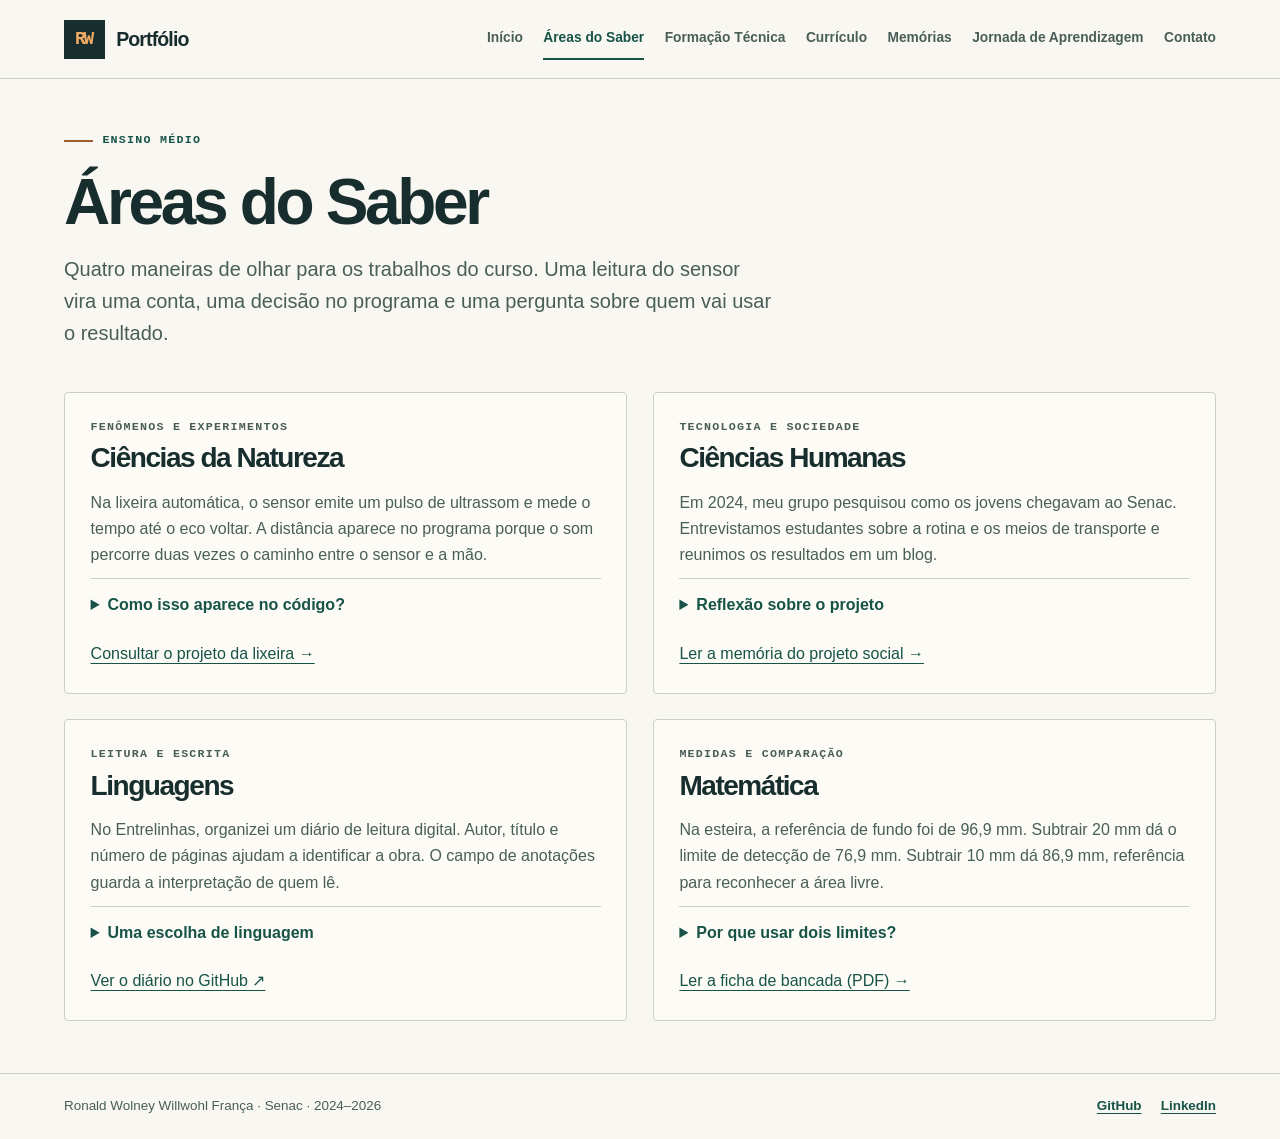
==== areas-do-saber.html @ ac94d13c "Inclui as sete páginas, os projetos de IoT e o currículo do portfólio" ====
<!doctype html>
<html lang="pt-BR">
  <head>
    <meta charset="utf-8">
    <meta name="viewport" content="width=device-width, initial-scale=1">
    <meta name="description" content="Áreas do Saber no portfólio de Ronald Wolney Willwohl França, estudante de Internet das Coisas no Senac.">
    <title>Áreas do Saber | Ronald Wolney Willwohl França</title>
    <link rel="stylesheet" href="css/estilo.css">
  </head>
  <body>
    <a class="skip" href="#principal">Pular para o conteúdo</a>
    <!-- O menu é HTML comum. aria-current indica a página aberta para leitores de tela. -->
    <header>
      <div class="barra wrap">
        <a class="marca" href="index.html" aria-label="Portfólio de Ronald, início">
          <b aria-hidden="true">RW</b> Portfólio</a>
        <nav aria-label="Navegação principal">
          <a href="index.html">Início</a>
          <a href="areas-do-saber.html" aria-current="page">Áreas do Saber</a>
          <a href="formacao-tecnica.html">Formação Técnica</a>
          <a href="curriculo.html">Currículo</a>
          <a href="memorias.html">Memórias</a>
          <a href="jornada.html">Jornada de Aprendizagem</a>
          <a href="contato.html">Contato</a>
        </nav>
      </div>
    </header>
    <!-- As páginas ficam no mesmo nível. Caminhos relativos também funcionam depois de extrair o ZIP. -->
    <main id="principal" class="wrap">
      <div class="intro">
        <p class="micro">Ensino Médio</p>
        <h1>Áreas do Saber</h1>
        <p class="lead">Quatro maneiras de olhar para os trabalhos do curso. Uma leitura do sensor vira uma conta, uma decisão no programa e uma pergunta sobre quem vai usar o resultado.</p>
      </div>
      <section class="duas conteudo" aria-label="Quatro áreas do conhecimento">
        <article class="bloco">
          <p class="micro">Fenômenos e experimentos</p>
          <h2>Ciências da Natureza</h2>
          <p>Na lixeira automática, o sensor emite um pulso de ultrassom e mede o tempo até o eco voltar. A distância aparece no programa porque o som percorre duas vezes o caminho entre o sensor e a mão.</p>
          <details>
            <summary>Como isso aparece no código?</summary>
            <p>O programa multiplica a duração do eco, em microssegundos, por 0,034 cm/µs e divide por dois. A divisão desconta a viagem de volta.</p>
          </details>
          <a href="formacao-tecnica.html#lixeira">Consultar o projeto da lixeira →</a>
        </article>
        <article class="bloco">
          <p class="micro">Tecnologia e sociedade</p>
          <h2>Ciências Humanas</h2>
          <p>Em 2024, meu grupo pesquisou como os jovens chegavam ao Senac. Entrevistamos estudantes sobre a rotina e os meios de transporte e reunimos os resultados em um blog.</p>
          <details>
            <summary>Reflexão sobre o projeto</summary>
            <p>O endereço da escola era o mesmo para todos. As entrevistas mostraram que o percurso até ela fazia parte de rotinas diferentes. O blog foi a forma que encontramos de apresentar essas experiências lado a lado.</p>
          </details>
          <a href="memorias.html#mobilidade">Ler a memória do projeto social →</a>
        </article>
        <article class="bloco">
          <p class="micro">Leitura e escrita</p>
          <h2>Linguagens</h2>
          <p>No Entrelinhas, organizei um diário de leitura digital. Autor, título e número de páginas ajudam a identificar a obra. O campo de anotações guarda a interpretação de quem lê.</p>
          <details>
            <summary>Uma escolha de linguagem</summary>
            <p>“Quero ler”, “Lendo” e “Concluído” nomeiam situações diferentes. Esses rótulos deixam clara a ação que o leitor está registrando.</p>
          </details>
          <a href="https://github.com/RonaldinDuCaus/entrelinhas-leituras">Ver o diário no GitHub ↗</a>
        </article>
        <article class="bloco">
          <p class="micro">Medidas e comparação</p>
          <h2>Matemática</h2>
          <p>Na esteira, a referência de fundo foi de 96,9 mm. Subtrair 20 mm dá o limite de detecção de 76,9 mm. Subtrair 10 mm dá 86,9 mm, referência para reconhecer a área livre.</p>
          <details>
            <summary>Por que usar dois limites?</summary>
            <p>Se a leitura oscilar entre 79 e 82 mm, o sistema fica entre os limites. Isso evita alternar o estado do motor a cada pequena variação.</p>
          </details>
          <a href="documentos/mini-fabrica.pdf">Ler a ficha de bancada (PDF) →</a>
        </article>
      </section>
    </main>
    <footer>
      <div class="rodape wrap">
        <span>Ronald Wolney Willwohl França · Senac · 2024–2026</span>
        <div class="links">
          <a href="https://github.com/RonaldinDuCaus">GitHub</a>
          <a href="https://www.linkedin.com/in/ronald-wolney-willwohl-fran%C3%A7a-411b18274/">LinkedIn</a>
        </div>
      </div>
    </footer>
  </body>
</html>
---- css/estilo.css ----
/* Cores e medidas compartilhadas mantêm as sete páginas com a mesma identidade. */
:root {
  --papel: #f8f7f1;
  --tinta: #182d2d;
  --suave: #495e59;
  --linha: #cbd1c6;
  --verde: #175347;
  --ambar: #f3aa62;
  --mono: "IBM Plex Mono", Consolas, "Liberation Mono", monospace;
  --texto: "DM Sans", "Segoe UI", Arial, sans-serif;
}
* { box-sizing: border-box; }
html { scroll-behavior: smooth; scroll-padding-top: 1.5rem; }
body { margin: 0; background: var(--papel); color: var(--tinta); font: 1rem/1.65 var(--texto); }
a { color: var(--verde); text-underline-offset: .23em; }
a:hover { text-decoration-thickness: 2px; }
a:focus-visible, summary:focus-visible, video:focus-visible { outline: 3px solid #af591c; outline-offset: 4px; }
img, video { display: block; width: 100%; height: auto; }
figure, h1, h2, h3, p { margin: 0; }
h1, h2, h3 { line-height: 1.08; letter-spacing: -.052em; }
h1 { font-size: clamp(3rem, 6vw, 6.3rem); font-weight: 650; }
h2 { font-size: clamp(1.95rem, 3.2vw, 3.1rem); font-weight: 630; }
h3 { font-size: 1.43rem; letter-spacing: -.036em; }
p + p { margin-top: .8rem; }
.wrap { width: min(1340px, 90%); margin-inline: auto; }
.skip { position: absolute; left: 1rem; top: -6rem; z-index: 3; background: white; padding: .6rem; }
.skip:focus { top: .5rem; }
header { border-bottom: 1px solid var(--linha); }
.barra, nav, .marca, .links, .rodape, .linha-topo { display: flex; align-items: center; }
.barra { justify-content: space-between; gap: 1.3rem; min-height: 78px; }
.marca { color: var(--tinta); text-decoration: none; gap: .7rem; font-weight: 680; letter-spacing: -.045em; font-size: 1.22rem; white-space: nowrap; }
.marca b { display: grid; place-items: center; width: 41px; height: 39px; background: var(--tinta); color: var(--ambar); font: bold 1.12rem var(--mono); letter-spacing: -.13em; padding-right: 2px; }
nav { flex-wrap: wrap; column-gap: clamp(.7rem, 1.6vw, 1.8rem); }
nav a { padding: .55rem 0; font-size: .86rem; font-weight: 550; color: var(--suave); text-decoration: none; border-bottom: 2px solid transparent; }
nav a[aria-current="page"], nav a:hover { color: var(--verde); border-bottom-color: var(--verde); }
.micro { font: 650 .73rem/1.5 var(--mono); text-transform: uppercase; letter-spacing: .105em; color: var(--verde); }
.hero { display: grid; grid-template-columns: 1fr 1.12fr; align-items: center; gap: 5%; padding-block: clamp(2.8rem, 5vw, 5.4rem); }
.hero .micro, .intro .micro { display:flex; gap:.6rem; align-items:center; margin-bottom: 1.15rem; }
.hero .micro::before, .intro .micro::before { content:""; width: 1.8rem; height: 2px; background: #a05c2c; }
.hero h1 { font-size: clamp(3rem,5.25vw,5.6rem); }
.hero h1 span { display:block; color: var(--verde); }
.lead { color: var(--suave); font-size: clamp(1.05rem, 1.6vw, 1.25rem); max-width: 64ch; line-height: 1.6; }
.hero .lead { margin: 1.4rem 0 1.85rem; max-width: 42ch; }
.links { flex-wrap: wrap; gap: .75rem 1.2rem; }
.botao, .texto-link { display: inline-flex; align-items: center; justify-content: center; gap: .6rem; font-size: .95rem; font-weight: 650; }
.botao { background: var(--verde); padding: .75rem 1.15rem; color: #fff; text-decoration: none; border: 1px solid var(--verde); border-radius: 3px; }
.botao:hover { background: #0c3d35; }
.texto-link { padding-block: .4rem; }
.prancha { background: #132829; border: 1px solid #354b48; color: #f4f5e7; overflow: hidden; border-radius: 4px; }
.prancha figcaption { border-top:1px solid #425952; display:flex; justify-content:space-between; align-items:center; gap:1rem; padding: .75rem 1rem; font: .72rem/1.4 var(--mono); }
.prancha figcaption span:first-child { color: #fac28a; }
.secao { padding-block: clamp(2.8rem, 4.6vw, 5rem); border-top: 1px solid var(--linha); }
.linha-topo { justify-content: space-between; gap: 1rem; margin-bottom: 1.6rem; align-items: end; }
.grade { display: grid; gap: 1.4rem; grid-template-columns: repeat(3, minmax(0, 1fr)); }
.card { overflow:hidden; display:block; color:var(--tinta); text-decoration:none; border:1px solid var(--linha); background:#fcfbf6; border-radius:4px; transition: border-color .18s, transform .18s; }
.card:hover { border-color:var(--verde); transform:translateY(-3px); }
.card img { height: clamp(135px,13vw,200px); object-fit: cover; }
.card .corpo { padding:1.2rem 1.35rem 1.45rem; }
.card h3 { display:flex; justify-content:space-between; gap:.4rem; margin:.45rem 0 .7rem; }
.card h3 span { color:var(--verde); font-size:1.15rem; }
.card p, .bloco p, .ficha p, .passo p, .registro p { color:var(--suave); }
.intro { padding-block:3.3rem 2.7rem; }
.intro h1 { margin:.4rem 0 1rem; font-size:clamp(2.8rem,5vw,5rem); }
.atalhos { display:flex; flex-wrap:wrap; gap:.7rem 1.4rem; border-block:1px solid var(--linha); padding-block:.9rem; }
.atalhos a { font-size:.94rem; font-weight:600; }
.projeto { padding-block:3rem; border-bottom:1px solid var(--linha); }
.projeto:last-child { border:0; }
.ficha { display:grid; grid-template-columns:1.05fr 1fr; gap:5%; align-items:start; }
.projeto h2,.bloco h2,.registro h2,.passo h2 { margin:.45rem 0 1rem; }
.ficha figure img,.registro img,video,.foto { border:1px solid var(--linha); border-radius:4px; }
figcaption { font-size:.84rem; color:var(--suave); padding-top:.55rem; }
.prancha figcaption { color:#f1f4e9; }
dl { margin:1.2rem 0; }
dt { font-weight:700; margin-top:.85rem; }
dd { margin:0; color:var(--suave); }
details { border-top:1px solid var(--linha); padding:.8rem 0; margin:.6rem 0; }
summary { color:var(--verde); cursor:pointer; font-weight:650; }
details p { margin:.65rem 0; }
pre { background:#142a29; color:#e3eedc; padding:1.15rem; overflow-x:auto; border-radius:3px; font:.85rem/1.6 var(--mono); }
.duas { display:grid; grid-template-columns:repeat(2,minmax(0,1fr)); gap:1.6rem; }
.bloco, .registro { padding:1.6rem; border:1px solid var(--linha); border-radius:4px; background:#fcfbf6; }
.bloco h2,.registro h2 { font-size:1.75rem; }
.bloco ul { padding-left:1.2rem; margin-bottom:0; }
.bloco .links,.registro .links { margin-top:1rem; }
.conteudo { padding-bottom:3.2rem; }
.registro img { height:230px; object-fit:cover; }
.registro .painel { object-fit:contain; background:#e9ede6; }
.registro .micro { margin-top:1.2rem; }
.passo { display:grid; grid-template-columns:150px 1fr; gap:2rem; padding:1.7rem 0; border-top:1px solid var(--linha); }
.passo h2 { font-size:1.6rem; margin-top:0; }
.passo p { max-width:74ch; }
.passo .micro { border-left:3px solid #c27a41; padding-left:.7rem; align-self:start; }
footer { border-top:1px solid var(--linha); padding:1.35rem 0; }
.rodape { justify-content:space-between; gap:1rem; font-size:.84rem; color:var(--suave); flex-wrap:wrap; }
.rodape a { font-weight:650; }
@media(max-width:1050px) {
 .barra { align-items:flex-start; flex-direction:column; gap:.3rem; padding:.8rem 0 .4rem; }
 nav { gap:0 1.2rem; }
}
@media(max-width:760px) {
 /* Uma coluna preserva a ordem de leitura do HTML nas telas estreitas. */
 .hero,.ficha,.duas,.grade { grid-template-columns:1fr; }
 .hero,.ficha { gap:1.65rem; } .wrap { width:90%; }
 .hero h1 { font-size:clamp(3rem,9vw,4.6rem); }
 .linha-topo { align-items:flex-start; flex-direction:column; }
 .card img { height:auto; aspect-ratio: 2.4; }
 .passo { grid-template-columns:1fr; gap:.7rem; }
 nav { column-gap:1rem; } nav a { padding:.33rem 0; }
 .bloco,.registro { padding:1.15rem; }
 .hero { padding-block:2.4rem; }
}
@media(prefers-reduced-motion:reduce) { html { scroll-behavior:auto; } .card { transition:none; } .card:hover { transform:none; } }
/* Datas, títulos e instituições continuam juntos quando a lista de cursos muda de largura. */
.antes { margin-bottom: 2rem; }
.historico { margin: 0; padding: 0; list-style: none; }
.historico li { display: flex; align-items: baseline; gap: 1.5rem; border-top: 1px solid var(--linha); padding: .8rem 0; color: var(--suave); }
.historico strong { color: var(--tinta); }
.data { min-width: 6.5rem; color: var(--verde); font: .84rem var(--mono); }
.hero > *, .ficha > *, .duas > * { min-width: 0; }
@media(max-width:430px) { .historico li { display: grid; gap: .2rem; } }
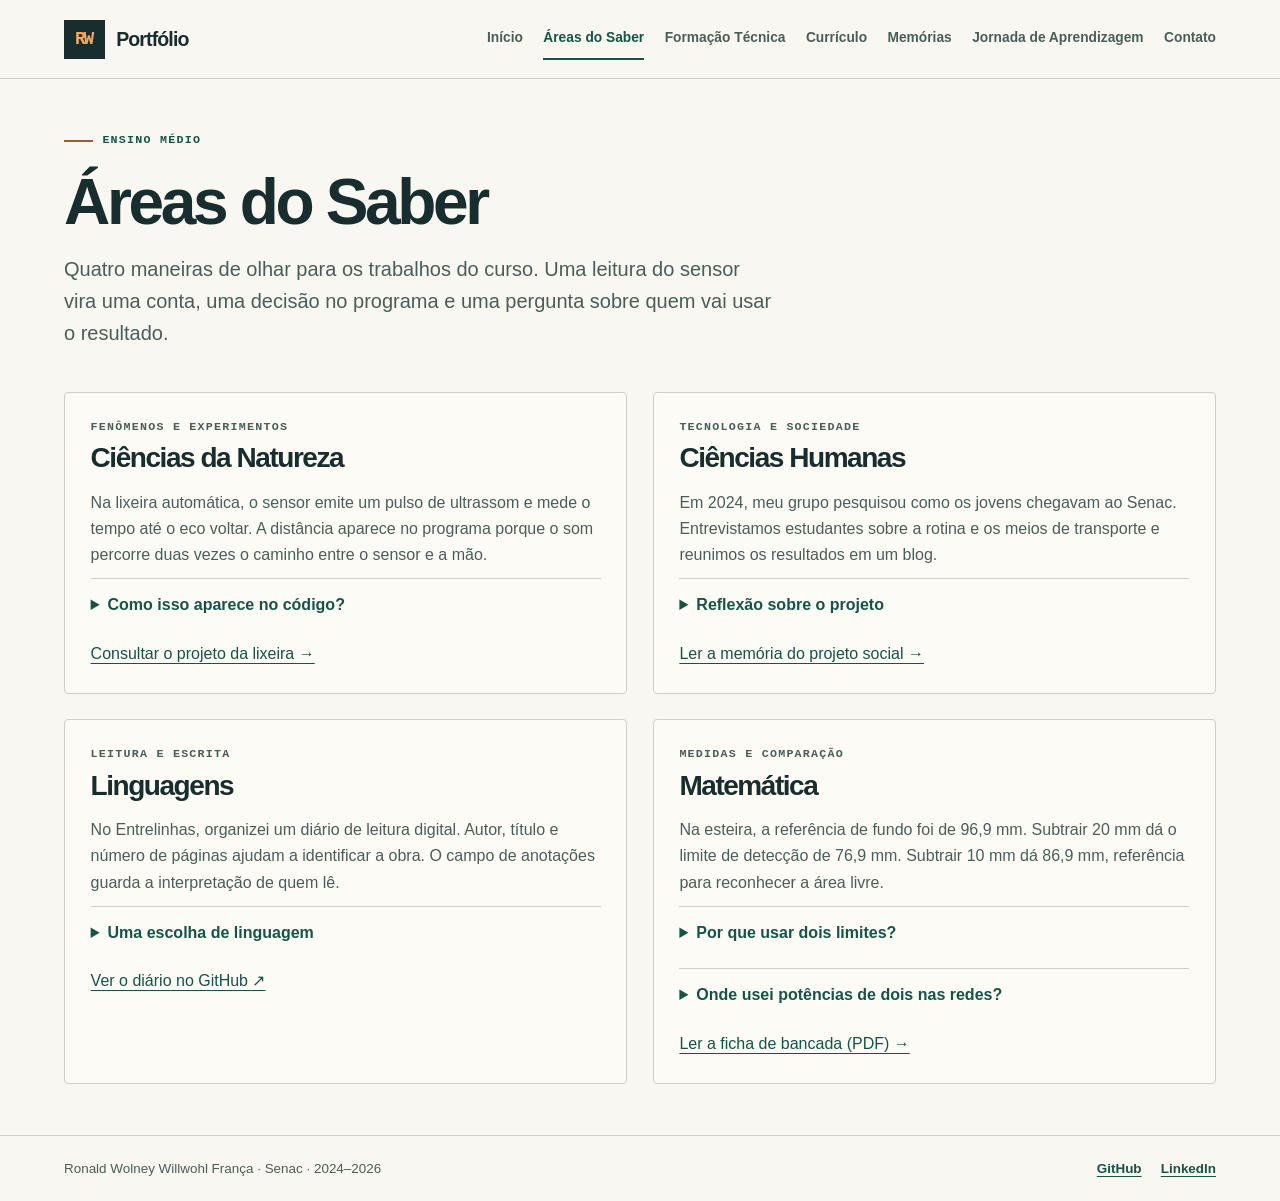
==== commit 115f26b4: "Registra a maquete de 2025, os estudos de redes e os fundamentos de 2024" ====
--- a/areas-do-saber.html
+++ b/areas-do-saber.html
@@ -71,6 +71,11 @@
             <summary>Por que usar dois limites?</summary>
             <p>Se a leitura oscilar entre 79 e 82 mm, o sistema fica entre os limites. Isso evita alternar o estado do motor a cada pequena variação.</p>
           </details>
+          <details>
+            <summary>Onde usei potências de dois nas redes?</summary>
+            <p>Em IPv4, cada bit pode ter dois valores. Com seis bits disponíveis, há 64 combinações. Em uma sub-rede /26, duas delas identificam a rede e o broadcast, deixando 62 endereços para dispositivos.</p>
+            <a href="formacao-tecnica.html#calculo-ip">Acompanhar o cálculo com um endereço →</a>
+          </details>
           <a href="documentos/mini-fabrica.pdf">Ler a ficha de bancada (PDF) →</a>
         </article>
       </section>
